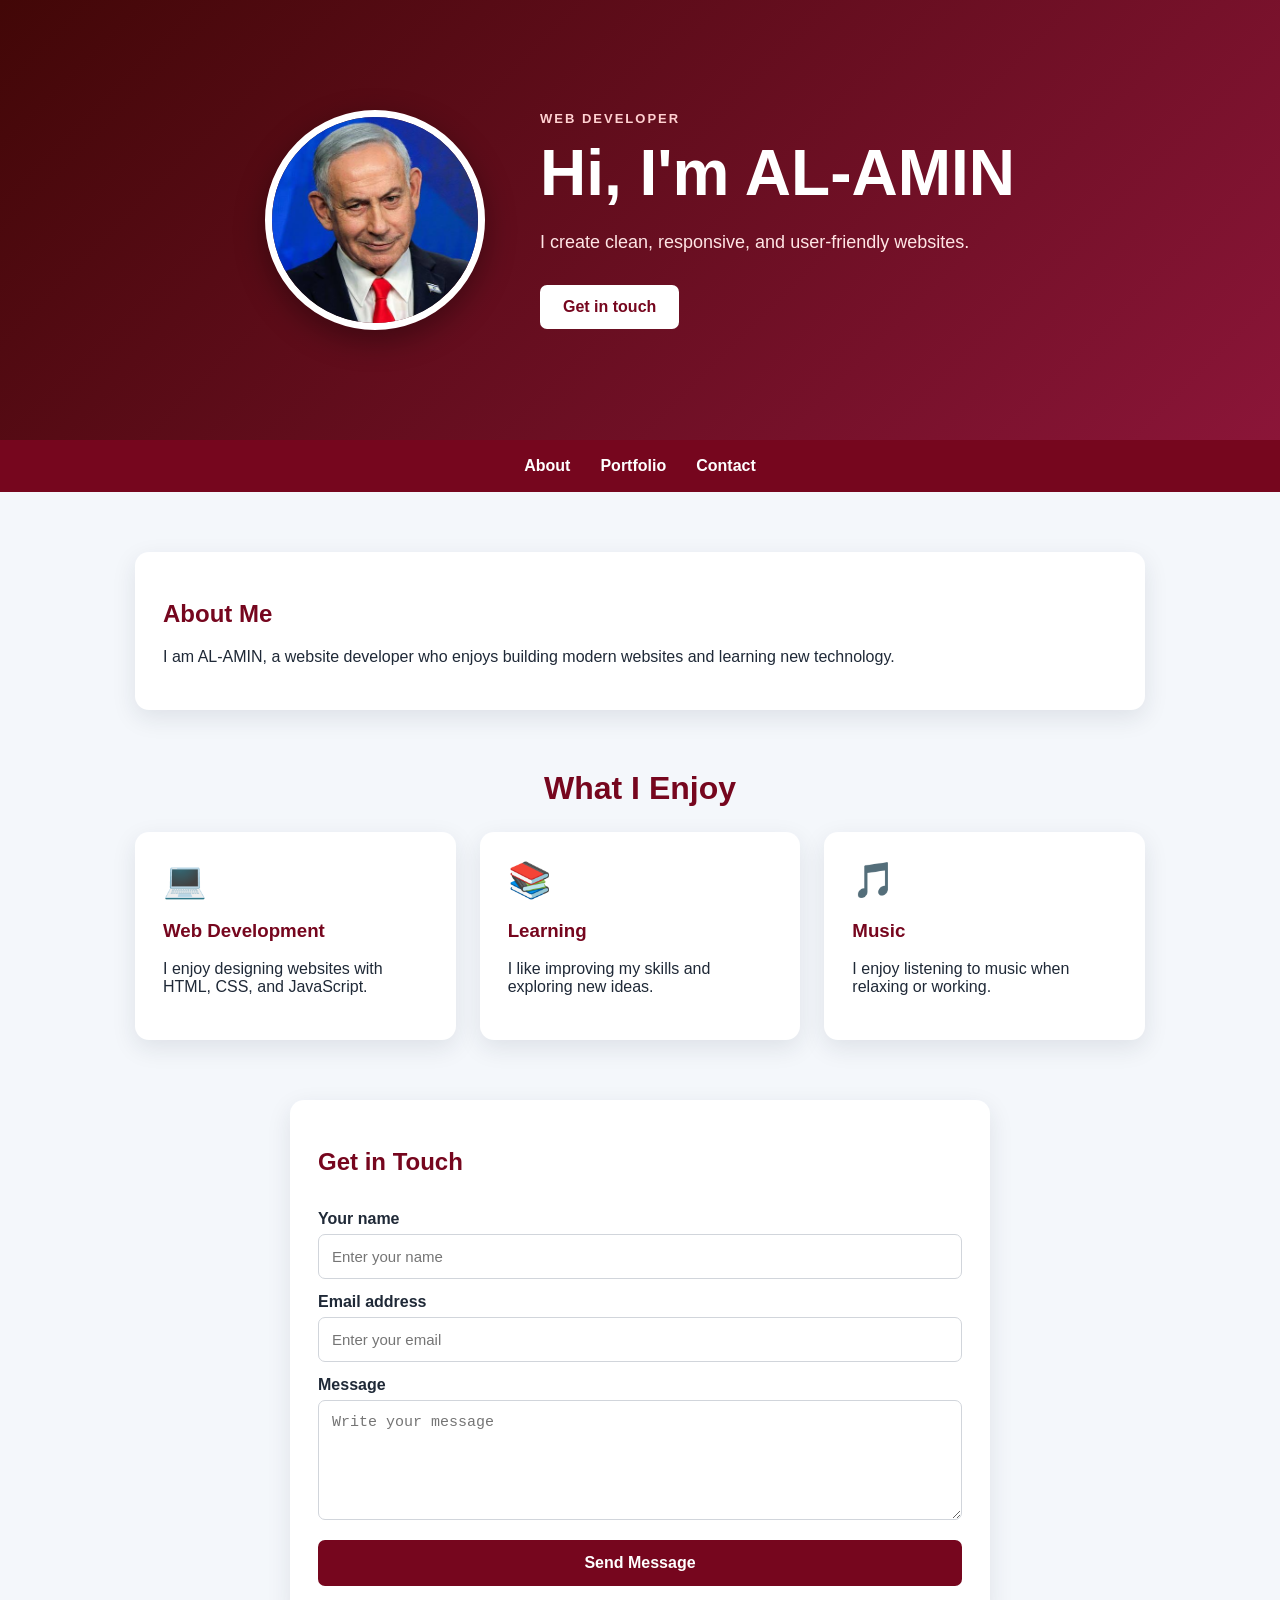
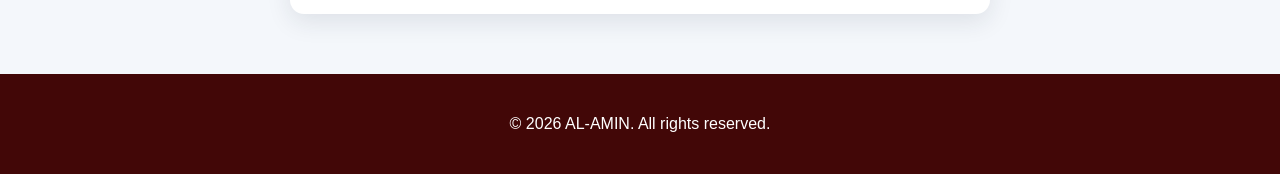
==== alamin.dbex.assignment/index.html @ c9905777 "Initial website" ====
<!DOCTYPE html>
<html lang="en">
<head>
  <meta charset="UTF-8">
  <meta name="viewport" content="width=device-width, initial-scale=1.0">
  <title>AL-AMIN | Website Developer</title>
  <link rel="stylesheet" href="style.css">
</head>
<body>
  <header>
    <img src="profile.jpg" alt="Profile photo of AL-AMIN">

    <div>
      <p class="tag">WEB DEVELOPER</p>
      <h1>Hi, I'm AL-AMIN</h1>
      <p class="intro">
        I create clean, responsive, and user-friendly websites.
      </p>
      <a class="button" href="#contact">Get in touch</a>
    </div>
  </header>

  <nav>
    <a href="#about">About</a>
    <a href="#portfolio">Portfolio</a>
    <a href="#contact">Contact</a>
  </nav>

  <main>
    <section id="about" class="card about">
      <h2>About Me</h2>
      <p>
        I am AL-AMIN, a website developer who enjoys building modern websites
        and learning new technology.
      </p>
    </section>

    <section id="portfolio">
      <h2 class="section-title">What I Enjoy</h2>

      <div class="cards">
        <article class="card">
          <span>💻</span>
          <h3>Web Development</h3>
          <p>I enjoy designing websites with HTML, CSS, and JavaScript.</p>
        </article>

        <article class="card">
          <span>📚</span>
          <h3>Learning</h3>
          <p>I like improving my skills and exploring new ideas.</p>
        </article>

        <article class="card">
          <span>🎵</span>
          <h3>Music</h3>
          <p>I enjoy listening to music when relaxing or working.</p>
        </article>
      </div>
    </section>

    <section id="contact" class="card contact">
      <h2>Get in Touch</h2>

      <form>
        <label for="name">Your name</label>
        <input id="name" type="text" placeholder="Enter your name">

        <label for="email">Email address</label>
        <input id="email" type="email" placeholder="Enter your email">

        <label for="message">Message</label>
        <textarea id="message" placeholder="Write your message"></textarea>

        <button type="submit">Send Message</button>
      </form>
    </section>
  </main>

  <footer>
    <p>© 2026 AL-AMIN. All rights reserved.</p>
  </footer>
</body>
</html>
---- alamin.dbex.assignment/style.css ----
* {
  box-sizing: border-box;
}

html {
  scroll-behavior: smooth;
}

body {
  margin: 0;
  font-family: Arial, Helvetica, sans-serif;
  background: #f4f7fb;
  color: #1f2937;
}

/* Header */
header {
  min-height: 440px;
  padding: 80px 10%;
  display: flex;
  align-items: center;
  justify-content: center;
  gap: 55px;
  color: white;
  background: linear-gradient(135deg, #420707, #8b1538);
}

header img {
  width: 220px;
  height: 220px;
  object-fit: cover;
  border-radius: 50%;
  border: 7px solid white;
  box-shadow: 0 10px 30px rgba(0, 0, 0, 0.35);
}

.tag {
  margin: 0;
  color: #ffd1d1;
  font-size: 13px;
  font-weight: bold;
  letter-spacing: 2px;
}

header h1 {
  margin: 10px 0;
  font-size: clamp(2.5rem, 5vw, 4.5rem);
}

.intro {
  max-width: 500px;
  margin-bottom: 28px;
  font-size: 18px;
  line-height: 1.6;
  color: #ffe5e5;
}

.button {
  display: inline-block;
  padding: 13px 23px;
  border-radius: 7px;
  background: white;
  color: #76061e;
  text-decoration: none;
  font-weight: bold;
  transition: 0.2s;
}

.button:hover {
  transform: translateY(-3px);
  background: #ffd6d6;
}

/* Navigation */
nav {
  display: flex;
  justify-content: center;
  gap: 30px;
  padding: 17px;
  background-color: #76061e;
}

nav a {
  color: white;
  text-decoration: none;
  font-weight: bold;
}

nav a:hover {
  color: #ffb9b9;
}

/* Main */
main {
  max-width: 1050px;
  margin: 60px auto;
  padding: 0 20px;
}

.section-title {
  text-align: center;
  margin: 60px 0 25px;
  font-size: 32px;
  color: #76061e;
}

/* Cards */
.cards {
  display: flex;
  gap: 24px;
  flex-wrap: wrap;
}

.card {
  flex: 1;
  min-width: 220px;
  padding: 28px;
  background: white;
  border-radius: 14px;
  box-shadow: 0 8px 25px rgba(31, 41, 55, 0.1);
}

.card:hover {
  transform: translateY(-5px);
  transition: 0.25s ease;
}

.card span {
  font-size: 35px;
}

.card h2,
.card h3 {
  color: #76061e;
}

.contact {
  max-width: 700px;
  margin: 60px auto 0;
}

/* Form */
form {
  display: flex;
  flex-direction: column;
}

label {
  margin: 14px 0 6px;
  font-weight: bold;
}

input,
textarea {
  width: 100%;
  padding: 13px;
  border: 1px solid #d1d5db;
  border-radius: 7px;
  font-size: 15px;
}

input:focus,
textarea:focus {
  outline: 2px solid #b94c64;
  border-color: transparent;
}

textarea {
  min-height: 120px;
  resize: vertical;
}

button {
  margin-top: 20px;
  padding: 14px;
  border: none;
  border-radius: 7px;
  background-color: #76061e;
  color: white;
  font-size: 16px;
  font-weight: bold;
  cursor: pointer;
}

button:hover {
  background-color: #420707;
}

/* Footer */
footer {
  padding: 25px;
  text-align: center;
  background: #420707;
  color: white;
}

/* Mobile */
@media (max-width: 700px) {
  header {
    padding: 60px 25px;
    flex-direction: column;
    text-align: center;
    gap: 25px;
  }

  header img {
    width: 170px;
    height: 170px;
  }

  nav {
    gap: 18px;
  }

  .cards {
    flex-direction: column;
  }
}
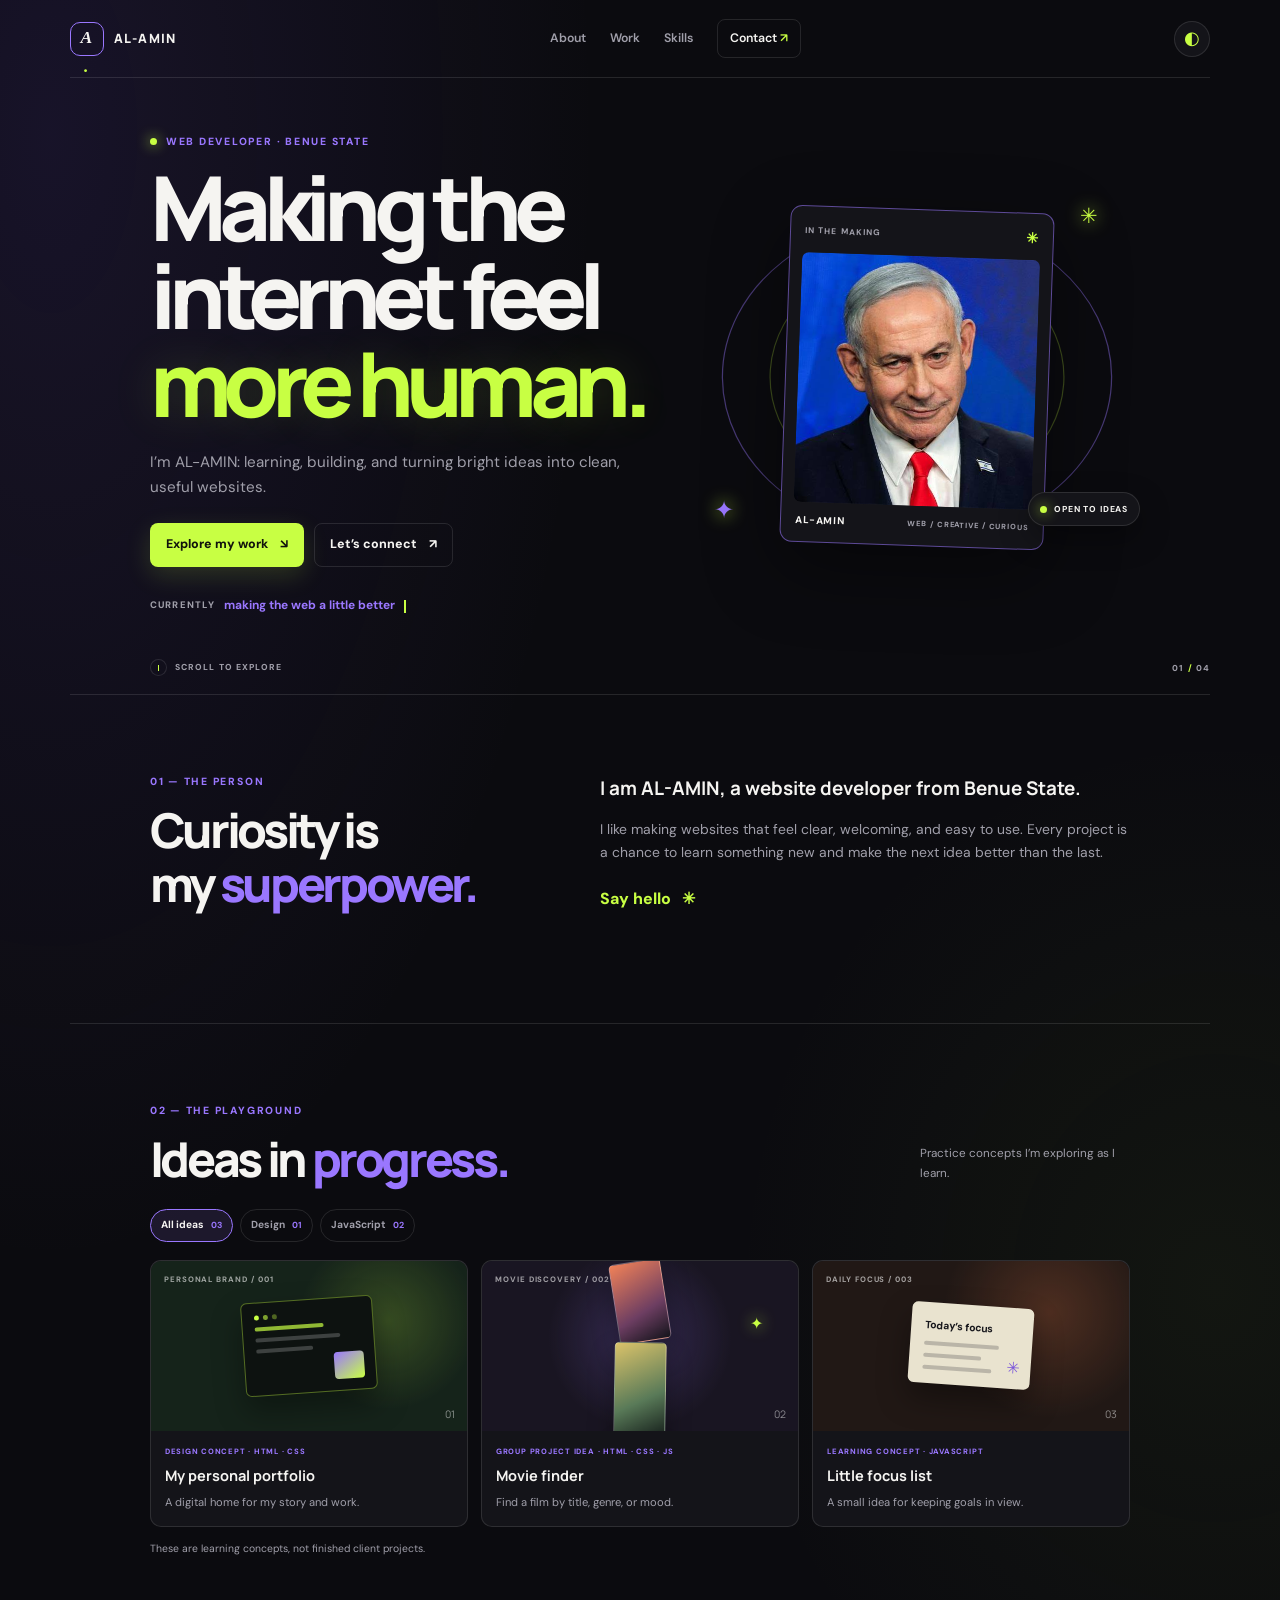
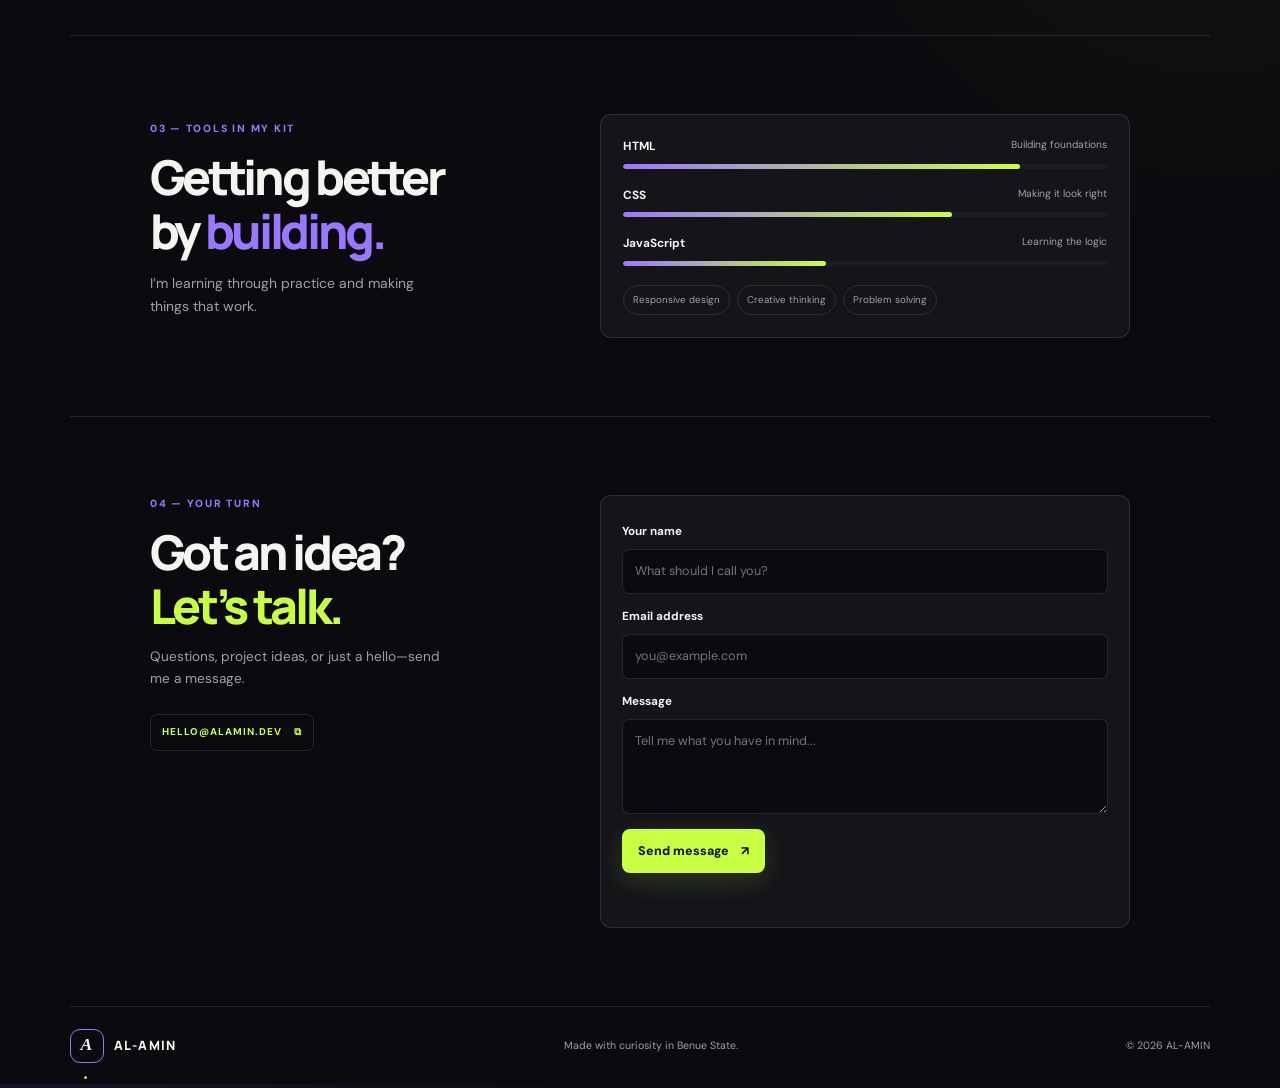
==== commit f8c855b7: "Improve portfolio website" ====
--- a/alamin.dbex.assignment/index.html
+++ b/alamin.dbex.assignment/index.html
@@ -1,84 +1,237 @@
 <!DOCTYPE html>
-<html lang="en">
+<html lang="en" data-theme="dark">
 <head>
   <meta charset="UTF-8">
-  <meta name="viewport" content="width=device-width, initial-scale=1.0">
-  <title>AL-AMIN | Website Developer</title>
+  <meta name="viewport" content="width=device-width, initial-scale=1">
+  <meta name="theme-color" content="#0b0b0f">
+  <title>AL-AMIN — Web Developer</title>
   <link rel="stylesheet" href="style.css">
+  <script src="script.js" defer></script>
 </head>
 <body>
-  <header>
-    <img src="profile.jpg" alt="Profile photo of AL-AMIN">
-
-    <div>
-      <p class="tag">WEB DEVELOPER</p>
-      <h1>Hi, I'm AL-AMIN</h1>
-      <p class="intro">
-        I create clean, responsive, and user-friendly websites.
-      </p>
-      <a class="button" href="#contact">Get in touch</a>
-    </div>
+  <header class="header">
+    <a class="brand" href="#home" aria-label="AL-AMIN home">
+      <span class="brand-icon">A<span>.</span></span>
+      <span>AL-AMIN</span>
+    </a>
+
+    <nav aria-label="Main navigation">
+      <a href="#about">About</a>
+      <a href="#work">Work</a>
+      <a href="#skills">Skills</a>
+      <a class="nav-contact" href="#contact">Contact <span>↗</span></a>
+    </nav>
+
+    <button id="theme-toggle" class="theme-toggle" type="button" aria-label="Switch to light theme">
+      <span id="theme-icon" aria-hidden="true">◐</span>
+    </button>
   </header>
 
-  <nav>
-    <a href="#about">About</a>
-    <a href="#portfolio">Portfolio</a>
-    <a href="#contact">Contact</a>
-  </nav>
-
   <main>
-    <section id="about" class="card about">
-      <h2>About Me</h2>
-      <p>
-        I am AL-AMIN, a website developer who enjoys building modern websites
-        and learning new technology.
-      </p>
-    </section>
-
-    <section id="portfolio">
-      <h2 class="section-title">What I Enjoy</h2>
-
-      <div class="cards">
-        <article class="card">
-          <span>💻</span>
-          <h3>Web Development</h3>
-          <p>I enjoy designing websites with HTML, CSS, and JavaScript.</p>
-        </article>
-
-        <article class="card">
-          <span>📚</span>
-          <h3>Learning</h3>
-          <p>I like improving my skills and exploring new ideas.</p>
-        </article>
-
-        <article class="card">
-          <span>🎵</span>
-          <h3>Music</h3>
-          <p>I enjoy listening to music when relaxing or working.</p>
-        </article>
-      </div>
-    </section>
-
-    <section id="contact" class="card contact">
-      <h2>Get in Touch</h2>
-
-      <form>
+    <section class="hero" id="home">
+      <div class="hero-copy">
+        <p class="eyebrow"><span class="pulse"></span> WEB DEVELOPER · BENUE STATE</p>
+        <h1>Making the<br>internet feel<br><span class="hero-accent">more human.</span></h1>
+        <p class="hero-description">
+          I’m AL-AMIN: learning, building, and turning bright ideas into
+          clean, useful websites.
+        </p>
+
+        <div class="hero-actions">
+          <a class="button button-lime" href="#work">Explore my work <span>↘</span></a>
+          <a class="button button-quiet" href="#contact">Let’s connect <span>↗</span></a>
+        </div>
+
+        <div class="now-line">
+          <span class="now-label">CURRENTLY</span>
+          <span id="changing-role">making the web a little better</span>
+          <i aria-hidden="true"></i>
+        </div>
+      </div>
+
+      <div class="hero-art">
+        <div class="art-ring ring-one"></div>
+        <div class="art-ring ring-two"></div>
+        <div class="art-card">
+          <div class="art-card-top"><span>IN THE MAKING</span><span>✳</span></div>
+          <img class="profile-photo" src="profile.jpg" alt="Portrait of AL-AMIN">
+          <div class="art-card-bottom">
+            <span>AL-AMIN</span>
+            <span>WEB / CREATIVE / CURIOUS</span>
+          </div>
+        </div>
+        <span class="floating-tag"><b></b> OPEN TO IDEAS</span>
+        <span class="art-cross cross-one">✳</span>
+        <span class="art-cross cross-two">✦</span>
+      </div>
+
+      <a class="scroll-cue" href="#about"><span></span> SCROLL TO EXPLORE</a>
+      <span class="hero-index">01 <i>/</i> 04</span>
+    </section>
+
+    <section class="about section" id="about">
+      <div class="section-intro">
+        <p class="eyebrow">01 — THE PERSON</p>
+        <h2>Curiosity is<br>my <span>superpower.</span></h2>
+      </div>
+      <div class="about-copy">
+        <p id="subtitle" class="about-lead">
+          I am AL-AMIN, a website developer from Benue State.
+        </p>
+        <p>
+          I like making websites that feel clear, welcoming, and easy to use.
+          Every project is a chance to learn something new and make the next
+          idea better than the last.
+        </p>
+        <button id="about-button" class="text-button" type="button">
+          Say hello <span>✳</span>
+        </button>
+        <p id="about-response" class="response" aria-live="polite"></p>
+      </div>
+    </section>
+
+    <section class="work section" id="work">
+      <div class="section-heading">
+        <div>
+          <p class="eyebrow">02 — THE PLAYGROUND</p>
+          <h2>Ideas in <span>progress.</span></h2>
+        </div>
+        <p class="section-aside">Practice concepts I’m exploring as I learn.</p>
+      </div>
+
+      <div class="filter-bar" id="project-filters" aria-label="Filter projects">
+        <button class="filter-chip active" type="button" data-filter="all">All ideas <span>03</span></button>
+        <button class="filter-chip" type="button" data-filter="design">Design <span>01</span></button>
+        <button class="filter-chip" type="button" data-filter="javascript">JavaScript <span>02</span></button>
+      </div>
+
+      <div class="project-grid">
+        <button class="project-card project-green" type="button"
+          data-project="portfolio" data-category="design"
+          aria-label="More about the personal portfolio concept">
+          <span class="project-art">
+            <span class="project-label">PERSONAL BRAND / 001</span>
+            <span class="browser-window">
+              <i class="browser-dots"><b></b><b></b><b></b></i>
+              <i class="browser-title"></i><i class="browser-line"></i><i class="browser-line short"></i>
+              <i class="browser-image"></i>
+            </span>
+            <span class="project-art-index">01</span>
+          </span>
+          <span class="project-info">
+            <span class="project-type">DESIGN CONCEPT · HTML · CSS</span>
+            <strong>My personal portfolio</strong>
+            <span>A digital home for my story and work.</span>
+          </span>
+          <span class="project-arrow">↗</span>
+        </button>
+
+        <button class="project-card project-purple" type="button"
+          data-project="movie" data-category="javascript"
+          aria-label="More about the movie finder concept">
+          <span class="project-art">
+            <span class="project-label">MOVIE DISCOVERY / 002</span>
+            <span class="movie-poster poster-a"></span>
+            <span class="movie-poster poster-b"></span>
+            <span class="movie-poster poster-c"></span>
+            <span class="poster-spark">✦</span>
+            <span class="project-art-index">02</span>
+          </span>
+          <span class="project-info">
+            <span class="project-type">GROUP PROJECT IDEA · HTML · CSS · JS</span>
+            <strong>Movie finder</strong>
+            <span>Find a film by title, genre, or mood.</span>
+          </span>
+          <span class="project-arrow">↗</span>
+        </button>
+
+        <button class="project-card project-orange" type="button"
+          data-project="focus" data-category="javascript"
+          aria-label="More about the focus list concept">
+          <span class="project-art">
+            <span class="project-label">DAILY FOCUS / 003</span>
+            <span class="focus-note">
+              <b>Today’s focus</b><i></i><i></i><i></i><em>✳</em>
+            </span>
+            <span class="project-art-index">03</span>
+          </span>
+          <span class="project-info">
+            <span class="project-type">LEARNING CONCEPT · JAVASCRIPT</span>
+            <strong>Little focus list</strong>
+            <span>A small idea for keeping goals in view.</span>
+          </span>
+          <span class="project-arrow">↗</span>
+        </button>
+      </div>
+      <p class="project-note">These are learning concepts, not finished client projects.</p>
+    </section>
+
+    <section class="skills section" id="skills">
+      <div class="section-intro">
+        <p class="eyebrow">03 — TOOLS IN MY KIT</p>
+        <h2>Getting better<br>by <span>building.</span></h2>
+        <p class="skills-blurb">I’m learning through practice and making things that work.</p>
+      </div>
+
+      <div class="skills-panel">
+        <div class="skill-row">
+          <div class="skill-label"><b>HTML</b><span>Building foundations</span></div>
+          <div class="skill-track"><i data-width="82%"></i></div>
+        </div>
+        <div class="skill-row">
+          <div class="skill-label"><b>CSS</b><span>Making it look right</span></div>
+          <div class="skill-track"><i data-width="68%"></i></div>
+        </div>
+        <div class="skill-row">
+          <div class="skill-label"><b>JavaScript</b><span>Learning the logic</span></div>
+          <div class="skill-track"><i data-width="42%"></i></div>
+        </div>
+        <div class="skill-tags">
+          <span>Responsive design</span>
+          <span>Creative thinking</span>
+          <span>Problem solving</span>
+        </div>
+      </div>
+    </section>
+
+    <section class="contact section" id="contact">
+      <div class="contact-copy">
+        <p class="eyebrow">04 — YOUR TURN</p>
+        <h2>Got an idea?<br><span>Let’s talk.</span></h2>
+        <p>Questions, project ideas, or just a hello—send me a message.</p>
+        <button id="copy-email" class="email-copy" type="button">
+          <span>HELLO@ALAMIN.DEV</span><b aria-hidden="true">⧉</b>
+        </button>
+      </div>
+
+      <form id="contact-form" class="contact-form">
         <label for="name">Your name</label>
-        <input id="name" type="text" placeholder="Enter your name">
+        <input id="name" name="name" type="text" placeholder="What should I call you?" required>
 
         <label for="email">Email address</label>
-        <input id="email" type="email" placeholder="Enter your email">
+        <input id="email" name="email" type="email" placeholder="you@example.com" required>
 
         <label for="message">Message</label>
-        <textarea id="message" placeholder="Write your message"></textarea>
-
-        <button type="submit">Send Message</button>
+        <textarea id="message" name="message" placeholder="Tell me what you have in mind..." required></textarea>
+
+        <button class="button button-lime submit-button" type="submit">Send message <span>↗</span></button>
+        <p id="form-response" class="response" aria-live="polite"></p>
       </form>
     </section>
   </main>
 
-  <footer>
-    <p>© 2026 AL-AMIN. All rights reserved.</p>
+  <footer class="footer">
+    <a class="brand" href="#home"><span class="brand-icon">A<span>.</span></span><span>AL-AMIN</span></a>
+    <p>Made with curiosity in Benue State.</p>
+    <span>© 2026 AL-AMIN</span>
   </footer>
+
+  <dialog id="project-dialog" class="project-dialog">
+    <button id="close-dialog" class="close-dialog" type="button" aria-label="Close">×</button>
+    <div id="dialog-content"></div>
+  </dialog>
+
+  <div id="toast" class="toast" role="status" aria-live="polite"></div>
+  <button id="back-to-top" class="back-to-top" type="button" aria-label="Back to top">↑</button>
 </body>
 </html>
--- a/alamin.dbex.assignment/style.css
+++ b/alamin.dbex.assignment/style.css
@@ -1,218 +1,1187 @@
+@import url("https://fonts.googleapis.com/css2?family=DM+Sans:wght@400;500;600;700&family=Manrope:wght@500;600;700;800&display=swap");
+
+:root {
+  color-scheme: dark;
+  --bg: #0b0b0f;
+  --panel: #141419;
+  --panel-2: #1b1b22;
+  --text: #f5f4f1;
+  --muted: #a09faa;
+  --lime: #c8ff43;
+  --violet: #9a77ff;
+  --line: rgba(255, 255, 255, 0.11);
+  --width: 1140px;
+}
+
+html[data-theme="light"] {
+  color-scheme: light;
+  --bg: #f3f2ed;
+  --panel: #fffefa;
+  --panel-2: #ebeae3;
+  --text: #16161d;
+  --muted: #5d5d68;
+  --lime: #609200;
+  --violet: #6848d8;
+  --line: rgba(20, 20, 30, 0.14);
+}
+
 * {
   box-sizing: border-box;
 }
 
 html {
   scroll-behavior: smooth;
+  scroll-padding-top: 24px;
 }
 
 body {
+  min-height: 100vh;
   margin: 0;
-  font-family: Arial, Helvetica, sans-serif;
-  background: #f4f7fb;
-  color: #1f2937;
-}
-
-/* Header */
-header {
-  min-height: 440px;
-  padding: 80px 10%;
-  display: flex;
-  align-items: center;
-  justify-content: center;
-  gap: 55px;
-  color: white;
-  background: linear-gradient(135deg, #420707, #8b1538);
-}
-
-header img {
-  width: 220px;
-  height: 220px;
-  object-fit: cover;
-  border-radius: 50%;
-  border: 7px solid white;
-  box-shadow: 0 10px 30px rgba(0, 0, 0, 0.35);
-}
-
-.tag {
-  margin: 0;
-  color: #ffd1d1;
-  font-size: 13px;
-  font-weight: bold;
-  letter-spacing: 2px;
-}
-
-header h1 {
-  margin: 10px 0;
-  font-size: clamp(2.5rem, 5vw, 4.5rem);
-}
-
-.intro {
-  max-width: 500px;
-  margin-bottom: 28px;
-  font-size: 18px;
-  line-height: 1.6;
-  color: #ffe5e5;
-}
-
-.button {
-  display: inline-block;
-  padding: 13px 23px;
-  border-radius: 7px;
-  background: white;
-  color: #76061e;
-  text-decoration: none;
-  font-weight: bold;
-  transition: 0.2s;
-}
-
-.button:hover {
-  transform: translateY(-3px);
-  background: #ffd6d6;
-}
-
-/* Navigation */
-nav {
-  display: flex;
-  justify-content: center;
-  gap: 30px;
-  padding: 17px;
-  background-color: #76061e;
-}
-
-nav a {
-  color: white;
-  text-decoration: none;
-  font-weight: bold;
-}
-
-nav a:hover {
-  color: #ffb9b9;
-}
-
-/* Main */
-main {
-  max-width: 1050px;
-  margin: 60px auto;
-  padding: 0 20px;
-}
-
-.section-title {
-  text-align: center;
-  margin: 60px 0 25px;
-  font-size: 32px;
-  color: #76061e;
-}
-
-/* Cards */
-.cards {
-  display: flex;
-  gap: 24px;
-  flex-wrap: wrap;
-}
-
-.card {
-  flex: 1;
-  min-width: 220px;
-  padding: 28px;
-  background: white;
-  border-radius: 14px;
-  box-shadow: 0 8px 25px rgba(31, 41, 55, 0.1);
-}
-
-.card:hover {
-  transform: translateY(-5px);
-  transition: 0.25s ease;
-}
-
-.card span {
-  font-size: 35px;
-}
-
-.card h2,
-.card h3 {
-  color: #76061e;
-}
-
-.contact {
-  max-width: 700px;
-  margin: 60px auto 0;
-}
-
-/* Form */
-form {
-  display: flex;
-  flex-direction: column;
-}
-
-label {
-  margin: 14px 0 6px;
-  font-weight: bold;
-}
-
+  overflow-x: hidden;
+  background:
+    radial-gradient(ellipse at 4% 5%, rgba(91, 63, 174, 0.16), transparent 34rem),
+    radial-gradient(ellipse at 95% 48%, rgba(113, 153, 39, 0.08), transparent 30rem),
+    var(--bg);
+  color: var(--text);
+  font-family: "DM Sans", Arial, sans-serif;
+  line-height: 1.65;
+  transition: background 220ms ease, color 220ms ease;
+}
+
+button,
 input,
 textarea {
+  font: inherit;
+}
+
+.header,
+main,
+.footer {
+  width: min(var(--width), calc(100% - 48px));
+  margin-inline: auto;
+}
+
+.header {
+  min-height: 78px;
+  display: flex;
+  align-items: center;
+  justify-content: space-between;
+  gap: 22px;
+  border-bottom: 1px solid var(--line);
+}
+
+.brand {
+  display: inline-flex;
+  align-items: center;
+  gap: 10px;
+  color: var(--text);
+  font-family: "Manrope", sans-serif;
+  font-size: 0.8rem;
+  font-weight: 800;
+  letter-spacing: 0.11em;
+  text-decoration: none;
+}
+
+.brand-icon {
+  display: grid;
+  width: 34px;
+  height: 34px;
+  place-items: center;
+  border: 1px solid var(--violet);
+  border-radius: 10px;
+  color: var(--text);
+  font-family: Georgia, serif;
+  font-size: 1.1rem;
+  font-style: italic;
+}
+
+.brand-icon span {
+  color: var(--lime);
+}
+
+.header nav {
+  display: flex;
+  align-items: center;
+  gap: 24px;
+}
+
+.header nav a {
+  color: var(--muted);
+  font-size: 0.77rem;
+  font-weight: 600;
+  text-decoration: none;
+  transition: color 160ms ease;
+}
+
+.header nav a:hover {
+  color: var(--lime);
+}
+
+.header nav .nav-contact {
+  padding: 8px 12px;
+  border: 1px solid var(--line);
+  border-radius: 8px;
+  color: var(--text);
+}
+
+.nav-contact span {
+  color: var(--lime);
+}
+
+.theme-toggle {
+  width: 36px;
+  height: 36px;
+  flex: 0 0 36px;
+  border: 1px solid var(--line);
+  border-radius: 50%;
+  background: var(--panel);
+  color: var(--lime);
+  font-size: 1.1rem;
+  cursor: pointer;
+}
+
+.hero {
+  position: relative;
+  display: grid;
+  min-height: 600px;
+  grid-template-columns: 1.1fr 0.9fr;
+  align-items: center;
+  gap: 34px;
+  padding: 55px 7% 72px;
+  border-bottom: 1px solid var(--line);
+}
+
+.hero-copy {
+  position: relative;
+  z-index: 1;
+}
+
+.eyebrow {
+  margin: 0 0 13px;
+  color: var(--violet);
+  font-size: 0.65rem;
+  font-weight: 800;
+  letter-spacing: 0.17em;
+}
+
+.hero .eyebrow {
+  display: flex;
+  align-items: center;
+  gap: 9px;
+}
+
+.pulse,
+.floating-tag b {
+  width: 7px;
+  height: 7px;
+  border-radius: 50%;
+  background: var(--lime);
+  box-shadow: 0 0 13px var(--lime);
+}
+
+h1,
+h2,
+h3 {
+  font-family: "Manrope", sans-serif;
+}
+
+h1 {
+  margin: 0;
+  font-size: clamp(3.1rem, 7vw, 6rem);
+  font-weight: 800;
+  letter-spacing: -0.085em;
+  line-height: 0.98;
+}
+
+.hero-accent {
+  color: var(--lime);
+  text-shadow: 0 0 45px rgba(200, 255, 67, 0.15);
+}
+
+.hero-description {
+  max-width: 470px;
+  margin: 23px 0;
+  color: var(--muted);
+  font-size: 0.95rem;
+}
+
+.hero-actions {
+  display: flex;
+  align-items: center;
+  flex-wrap: wrap;
+  gap: 10px;
+}
+
+.button {
+  display: inline-flex;
+  min-height: 44px;
+  align-items: center;
+  justify-content: center;
+  gap: 12px;
+  padding: 10px 15px;
+  border: 1px solid transparent;
+  border-radius: 8px;
+  font-size: 0.78rem;
+  font-weight: 800;
+  text-decoration: none;
+  cursor: pointer;
+  transition: transform 160ms ease, box-shadow 160ms ease;
+}
+
+.button:hover {
+  transform: translateY(-2px);
+}
+
+.button-lime {
+  background: var(--lime);
+  color: #11130c;
+  box-shadow: 0 8px 26px rgba(200, 255, 67, 0.16);
+}
+
+.button-lime:hover {
+  box-shadow: 0 12px 34px rgba(200, 255, 67, 0.28);
+}
+
+.button-quiet {
+  border-color: var(--line);
+  background: transparent;
+  color: var(--text);
+}
+
+.button-quiet:hover {
+  border-color: var(--violet);
+}
+
+.now-line {
+  display: flex;
+  align-items: center;
+  gap: 9px;
+  min-height: 31px;
+  margin-top: 24px;
+}
+
+.now-label {
+  color: var(--muted);
+  font-size: 0.59rem;
+  font-weight: 800;
+  letter-spacing: 0.13em;
+}
+
+#changing-role {
+  color: var(--violet);
+  font-size: 0.75rem;
+  font-weight: 700;
+  transition: opacity 160ms ease;
+}
+
+#changing-role.fading {
+  opacity: 0;
+}
+
+.now-line i {
+  width: 2px;
+  height: 13px;
+  background: var(--lime);
+  animation: blink 0.8s steps(2, start) infinite;
+}
+
+@keyframes blink {
+  to { visibility: hidden; }
+}
+
+.hero-art {
+  position: relative;
+  min-height: 390px;
+  display: grid;
+  place-items: center;
+}
+
+.art-ring {
+  position: absolute;
+  width: 320px;
+  height: 320px;
+  border: 1px solid rgba(154, 119, 255, 0.42);
+  border-radius: 50%;
+}
+
+.ring-one {
+  transform: scaleX(1.22) rotate(-22deg);
+}
+
+.ring-two {
+  width: 250px;
+  height: 250px;
+  border-color: rgba(200, 255, 67, 0.27);
+  transform: scaleX(1.18) rotate(25deg);
+}
+
+.art-card {
+  position: relative;
+  z-index: 1;
+  width: 264px;
+  padding: 12px;
+  transform: rotate(2deg);
+  border: 1px solid rgba(154, 119, 255, 0.55);
+  border-radius: 12px;
+  background: var(--panel);
+  box-shadow: 0 25px 75px rgba(0, 0, 0, 0.42);
+}
+
+.art-card-top,
+.art-card-bottom {
+  display: flex;
+  align-items: center;
+  justify-content: space-between;
+}
+
+.art-card-top {
+  margin: 1px 2px 9px;
+  color: var(--muted);
+  font-size: 0.52rem;
+  font-weight: 800;
+  letter-spacing: 0.13em;
+}
+
+.art-card-top span:last-child {
+  color: var(--lime);
+  font-size: 0.9rem;
+}
+
+.profile-photo {
+  display: block;
   width: 100%;
-  padding: 13px;
-  border: 1px solid #d1d5db;
+  height: 250px;
+  object-fit: cover;
+  object-position: center 35%;
   border-radius: 7px;
-  font-size: 15px;
-}
-
-input:focus,
-textarea:focus {
-  outline: 2px solid #b94c64;
-  border-color: transparent;
-}
-
-textarea {
-  min-height: 120px;
+  background: var(--panel-2);
+}
+
+.art-card-bottom {
+  padding: 10px 2px 1px;
+  color: var(--text);
+  font-size: 0.62rem;
+  font-weight: 800;
+  letter-spacing: 0.09em;
+}
+
+.art-card-bottom span:last-child {
+  color: var(--muted);
+  font-size: 0.47rem;
+}
+
+.floating-tag {
+  position: absolute;
+  z-index: 2;
+  right: -10px;
+  bottom: 46px;
+  display: flex;
+  align-items: center;
+  gap: 7px;
+  padding: 9px 11px;
+  border: 1px solid var(--line);
+  border-radius: 999px;
+  background: var(--panel);
+  color: var(--text);
+  font-size: 0.54rem;
+  font-weight: 800;
+  letter-spacing: 0.1em;
+  box-shadow: 0 12px 30px rgba(0, 0, 0, 0.35);
+}
+
+.art-cross {
+  position: absolute;
+  color: var(--lime);
+  text-shadow: 0 0 18px var(--lime);
+}
+
+.cross-one {
+  top: 17px;
+  right: 32px;
+  font-size: 1.3rem;
+}
+
+.cross-two {
+  bottom: 43px;
+  left: 10px;
+  color: var(--violet);
+  font-size: 1.5rem;
+}
+
+.scroll-cue,
+.hero-index {
+  position: absolute;
+  bottom: 18px;
+  color: var(--muted);
+  font-size: 0.54rem;
+  font-weight: 800;
+  letter-spacing: 0.13em;
+  text-decoration: none;
+}
+
+.scroll-cue {
+  left: 7%;
+  display: flex;
+  align-items: center;
+  gap: 8px;
+}
+
+.scroll-cue span {
+  width: 17px;
+  height: 17px;
+  border: 1px solid var(--line);
+  border-radius: 50%;
+  background: linear-gradient(var(--lime), var(--lime)) center 5px / 1px 6px no-repeat;
+}
+
+.hero-index {
+  right: 0;
+}
+
+.hero-index i {
+  color: var(--lime);
+  font-style: normal;
+}
+
+.section {
+  padding: 78px 7%;
+  border-bottom: 1px solid var(--line);
+}
+
+.about,
+.skills,
+.contact {
+  display: grid;
+  grid-template-columns: 0.85fr 1.15fr;
+  gap: 58px;
+}
+
+.section-intro h2,
+.section-heading h2,
+.contact-copy h2 {
+  margin: 0;
+  font-size: clamp(2rem, 4vw, 3rem);
+  font-weight: 800;
+  letter-spacing: -0.07em;
+  line-height: 1.12;
+}
+
+.section-intro h2 span,
+.section-heading h2 span,
+.contact-copy h2 span {
+  color: var(--violet);
+}
+
+.about-lead {
+  margin: 0 0 12px;
+  font-family: "Manrope", sans-serif;
+  font-size: 1.18rem;
+  font-weight: 700;
+}
+
+.about-copy > p:not(.about-lead):not(.response),
+.skills-blurb,
+.contact-copy > p:not(.eyebrow) {
+  color: var(--muted);
+  font-size: 0.87rem;
+}
+
+.text-button {
+  padding: 8px 0;
+  border: 0;
+  background: none;
+  color: var(--lime);
+  font-weight: 800;
+  cursor: pointer;
+}
+
+.text-button span {
+  margin-left: 7px;
+}
+
+.response {
+  min-height: 1.4em;
+  margin: 7px 0 0;
+  color: var(--lime);
+  font-size: 0.8rem;
+  font-weight: 700;
+}
+
+.section-heading {
+  display: flex;
+  align-items: end;
+  justify-content: space-between;
+  gap: 20px;
+  margin-bottom: 23px;
+}
+
+.section-aside {
+  max-width: 210px;
+  margin: 0 0 3px;
+  color: var(--muted);
+  font-size: 0.73rem;
+}
+
+.filter-bar {
+  display: flex;
+  flex-wrap: wrap;
+  gap: 7px;
+  margin-bottom: 18px;
+}
+
+.filter-chip {
+  padding: 7px 10px;
+  border: 1px solid var(--line);
+  border-radius: 999px;
+  background: transparent;
+  color: var(--muted);
+  font-size: 0.64rem;
+  font-weight: 700;
+  cursor: pointer;
+}
+
+.filter-chip span {
+  margin-left: 5px;
+  color: var(--violet);
+  font-size: 0.55rem;
+}
+
+.filter-chip.active,
+.filter-chip:hover {
+  border-color: var(--violet);
+  background: rgba(154, 119, 255, 0.12);
+  color: var(--text);
+}
+
+.project-grid {
+  display: grid;
+  grid-template-columns: repeat(3, minmax(0, 1fr));
+  gap: 13px;
+}
+
+.project-card {
+  position: relative;
+  display: block;
+  min-width: 0;
+  padding: 0;
+  overflow: hidden;
+  border: 1px solid var(--line);
+  border-radius: 11px;
+  background: var(--panel);
+  color: var(--text);
+  text-align: left;
+  cursor: pointer;
+  transition: transform 180ms ease, border-color 180ms ease;
+}
+
+.project-card:hover {
+  transform: translateY(-5px);
+  border-color: var(--violet);
+}
+
+.project-card[hidden] {
+  display: none;
+}
+
+.project-art {
+  position: relative;
+  display: grid;
+  height: 170px;
+  place-items: center;
+  overflow: hidden;
+}
+
+.project-green .project-art {
+  background: radial-gradient(circle at 75% 35%, rgba(200, 255, 67, 0.19), transparent 34%), #15231a;
+}
+
+.project-purple .project-art {
+  background: radial-gradient(circle at 50% 45%, rgba(154, 119, 255, 0.23), transparent 50%), #191522;
+}
+
+.project-orange .project-art {
+  background: radial-gradient(circle at 75% 30%, rgba(255, 132, 77, 0.2), transparent 40%), #211815;
+}
+
+.project-label {
+  position: absolute;
+  top: 12px;
+  left: 13px;
+  color: rgba(255, 255, 255, 0.58);
+  font-size: 0.49rem;
+  font-weight: 800;
+  letter-spacing: 0.12em;
+}
+
+.project-art-index {
+  position: absolute;
+  right: 12px;
+  bottom: 8px;
+  color: rgba(255, 255, 255, 0.5);
+  font-family: "Manrope", sans-serif;
+  font-size: 0.65rem;
+}
+
+.browser-window {
+  position: relative;
+  display: grid;
+  width: 132px;
+  height: 94px;
+  align-content: start;
+  gap: 7px;
+  padding: 12px;
+  transform: rotate(-4deg);
+  border: 1px solid rgba(200, 255, 67, 0.38);
+  border-radius: 6px;
+  background: #0d1210;
+  box-shadow: 0 15px 30px rgba(0, 0, 0, 0.35);
+}
+
+.browser-dots {
+  display: flex;
+  gap: 4px;
+}
+
+.browser-dots b {
+  width: 5px;
+  height: 5px;
+  border-radius: 50%;
+  background: var(--lime);
+}
+
+.browser-dots b:nth-child(2) { opacity: 0.6; }
+.browser-dots b:nth-child(3) { opacity: 0.35; }
+
+.browser-title,
+.browser-line {
+  display: block;
+  width: 65%;
+  height: 4px;
+  border-radius: 4px;
+  background: rgba(200, 255, 67, 0.7);
+}
+
+.browser-line {
+  width: 80%;
+  background: rgba(255, 255, 255, 0.2);
+}
+
+.browser-line.short { width: 54%; }
+
+.browser-image {
+  position: absolute;
+  right: 11px;
+  bottom: 11px;
+  width: 30px;
+  height: 27px;
+  border-radius: 4px;
+  background: linear-gradient(145deg, var(--violet), var(--lime));
+}
+
+.movie-poster {
+  width: 52px;
+  height: 81px;
+  margin: 0 -3px;
+  transform: rotate(-9deg);
+  border: 1px solid rgba(255, 255, 255, 0.28);
+  border-radius: 5px;
+  background: linear-gradient(155deg, #f08158, #6d3e62 62%, #15151c);
+  box-shadow: 0 12px 25px rgba(0, 0, 0, 0.35);
+}
+
+.poster-b {
+  z-index: 1;
+  height: 96px;
+  transform: rotate(1deg);
+  background: linear-gradient(155deg, #dbc36a, #597a58 60%, #141d1a);
+}
+
+.poster-c {
+  transform: rotate(10deg);
+  background: linear-gradient(155deg, #9990e6, #45456d 60%, #17151d);
+}
+
+.poster-spark {
+  position: absolute;
+  top: 50px;
+  right: 35px;
+  color: var(--lime);
+  text-shadow: 0 0 15px var(--lime);
+}
+
+.focus-note {
+  position: relative;
+  display: grid;
+  width: 122px;
+  gap: 8px;
+  padding: 14px;
+  transform: rotate(4deg);
+  border-radius: 6px;
+  background: #e9e3cf;
+  color: #17171c;
+  box-shadow: 0 15px 30px rgba(0, 0, 0, 0.35);
+}
+
+.focus-note b {
+  font-size: 0.65rem;
+}
+
+.focus-note i {
+  width: 80%;
+  height: 4px;
+  border-radius: 4px;
+  background: rgba(20, 20, 30, 0.22);
+}
+
+.focus-note i:nth-of-type(2) { width: 62%; }
+.focus-note i:nth-of-type(3) { width: 73%; }
+
+.focus-note em {
+  position: absolute;
+  right: 11px;
+  bottom: 8px;
+  color: #7b57da;
+  font-size: 1rem;
+  font-style: normal;
+}
+
+.project-info {
+  display: grid;
+  gap: 6px;
+  padding: 14px;
+}
+
+.project-type {
+  color: var(--violet);
+  font-size: 0.48rem;
+  font-weight: 800;
+  letter-spacing: 0.1em;
+}
+
+.project-info strong {
+  font-family: "Manrope", sans-serif;
+  font-size: 0.91rem;
+}
+
+.project-info > span:last-child {
+  color: var(--muted);
+  font-size: 0.7rem;
+}
+
+.project-arrow {
+  position: absolute;
+  right: 13px;
+  bottom: 17px;
+  color: var(--lime);
+  opacity: 0;
+  transition: opacity 150ms ease;
+}
+
+.project-card:hover .project-arrow {
+  opacity: 1;
+}
+
+.project-note {
+  margin: 13px 0 0;
+  color: var(--muted);
+  font-size: 0.65rem;
+}
+
+.skills {
+  align-items: center;
+}
+
+.skills-blurb {
+  max-width: 300px;
+  margin-top: 15px;
+}
+
+.skills-panel {
+  padding: 22px;
+  border: 1px solid var(--line);
+  border-radius: 11px;
+  background: var(--panel);
+}
+
+.skill-row + .skill-row {
+  margin-top: 17px;
+}
+
+.skill-label {
+  display: flex;
+  justify-content: space-between;
+  gap: 10px;
+  margin-bottom: 7px;
+}
+
+.skill-label b {
+  font-size: 0.74rem;
+}
+
+.skill-label span {
+  color: var(--muted);
+  font-size: 0.64rem;
+}
+
+.skill-track {
+  height: 5px;
+  overflow: hidden;
+  border-radius: 5px;
+  background: var(--panel-2);
+}
+
+.skill-track i {
+  display: block;
+  width: 0;
+  height: 100%;
+  border-radius: inherit;
+  background: linear-gradient(90deg, var(--violet), var(--lime));
+  transition: width 1s cubic-bezier(0.2, 0.7, 0.2, 1);
+}
+
+.skills-panel.in-view .skill-track i {
+  width: var(--skill-width);
+}
+
+.skill-tags {
+  display: flex;
+  flex-wrap: wrap;
+  gap: 7px;
+  margin-top: 19px;
+}
+
+.skill-tags span {
+  padding: 6px 9px;
+  border: 1px solid var(--line);
+  border-radius: 999px;
+  color: var(--muted);
+  font-size: 0.61rem;
+}
+
+.contact {
+  border-bottom: 0;
+}
+
+.contact-copy h2 {
+  margin: 0;
+  font-size: clamp(2rem, 4vw, 3rem);
+  letter-spacing: -0.07em;
+  line-height: 1.12;
+}
+
+.contact-copy h2 span {
+  color: var(--lime);
+}
+
+.contact-copy > p:not(.eyebrow) {
+  max-width: 300px;
+  color: var(--muted);
+  font-size: 0.85rem;
+}
+
+.email-copy {
+  display: inline-flex;
+  align-items: center;
+  gap: 12px;
+  margin-top: 10px;
+  padding: 9px 11px;
+  border: 1px solid var(--line);
+  border-radius: 7px;
+  background: transparent;
+  color: var(--lime);
+  font-size: 0.62rem;
+  font-weight: 800;
+  letter-spacing: 0.1em;
+  cursor: pointer;
+}
+
+.contact-form {
+  display: grid;
+  gap: 8px;
+  padding: 21px;
+  border: 1px solid var(--line);
+  border-radius: 11px;
+  background: var(--panel);
+}
+
+.contact-form label {
+  margin-top: 5px;
+  font-size: 0.73rem;
+  font-weight: 700;
+}
+
+.contact-form input,
+.contact-form textarea {
+  width: 100%;
+  padding: 11px 12px;
+  border: 1px solid var(--line);
+  border-radius: 7px;
+  outline: 0;
+  background: var(--bg);
+  color: var(--text);
+  font-size: 0.79rem;
+}
+
+.contact-form input:focus,
+.contact-form textarea:focus {
+  border-color: var(--violet);
+  box-shadow: 0 0 0 3px rgba(154, 119, 255, 0.13);
+}
+
+.contact-form textarea {
+  min-height: 95px;
   resize: vertical;
 }
 
-button {
-  margin-top: 20px;
-  padding: 14px;
-  border: none;
-  border-radius: 7px;
-  background-color: #76061e;
-  color: white;
-  font-size: 16px;
-  font-weight: bold;
+.submit-button {
+  justify-self: start;
+  margin-top: 7px;
+}
+
+.footer {
+  min-height: 78px;
+  display: flex;
+  align-items: center;
+  justify-content: space-between;
+  gap: 15px;
+  border-top: 1px solid var(--line);
+}
+
+.footer p,
+.footer > span {
+  color: var(--muted);
+  font-size: 0.66rem;
+}
+
+.project-dialog {
+  width: min(500px, calc(100% - 28px));
+  padding: 25px;
+  border: 1px solid var(--violet);
+  border-radius: 13px;
+  background: var(--panel);
+  color: var(--text);
+  box-shadow: 0 25px 100px rgba(0, 0, 0, 0.65);
+}
+
+.project-dialog::backdrop {
+  background: rgba(0, 0, 0, 0.76);
+  backdrop-filter: blur(5px);
+}
+
+.close-dialog {
+  float: right;
+  width: 32px;
+  height: 32px;
+  border: 1px solid var(--line);
+  border-radius: 50%;
+  background: transparent;
+  color: var(--text);
+  font-size: 1.2rem;
   cursor: pointer;
 }
 
-button:hover {
-  background-color: #420707;
-}
-
-/* Footer */
-footer {
-  padding: 25px;
-  text-align: center;
-  background: #420707;
-  color: white;
-}
-
-/* Mobile */
-@media (max-width: 700px) {
-  header {
-    padding: 60px 25px;
+.dialog-eyebrow {
+  color: var(--violet);
+  font-size: 0.59rem;
+  font-weight: 800;
+  letter-spacing: 0.14em;
+}
+
+.dialog-title {
+  margin: 12px 35px 8px 0;
+  font-family: "Manrope", sans-serif;
+  font-size: 1.5rem;
+  letter-spacing: -0.05em;
+}
+
+.dialog-copy {
+  color: var(--muted);
+  font-size: 0.84rem;
+}
+
+.toast {
+  position: fixed;
+  z-index: 10;
+  right: 20px;
+  bottom: 20px;
+  padding: 11px 14px;
+  transform: translateY(12px);
+  border: 1px solid var(--violet);
+  border-radius: 8px;
+  background: var(--panel);
+  color: var(--lime);
+  font-size: 0.75rem;
+  opacity: 0;
+  pointer-events: none;
+  transition: opacity 180ms ease, transform 180ms ease;
+}
+
+.toast.show {
+  transform: translateY(0);
+  opacity: 1;
+}
+
+.back-to-top {
+  position: fixed;
+  right: 20px;
+  bottom: 70px;
+  width: 37px;
+  height: 37px;
+  transform: translateY(8px);
+  border: 1px solid var(--line);
+  border-radius: 50%;
+  background: var(--panel);
+  color: var(--lime);
+  opacity: 0;
+  pointer-events: none;
+  cursor: pointer;
+  transition: opacity 180ms ease, transform 180ms ease;
+}
+
+.back-to-top.visible {
+  transform: translateY(0);
+  opacity: 1;
+  pointer-events: auto;
+}
+
+:focus-visible {
+  outline: 2px solid var(--lime);
+  outline-offset: 3px;
+}
+
+@media (max-width: 760px) {
+  .header,
+  main,
+  .footer {
+    width: calc(100% - 34px);
+  }
+
+  .header nav {
+    gap: 13px;
+  }
+
+  .header nav a {
+    font-size: 0.69rem;
+  }
+
+  .hero {
+    min-height: 0;
+    gap: 15px;
+    padding-inline: 3%;
+  }
+
+  .art-card {
+    width: 225px;
+  }
+
+  .profile-photo {
+    height: 210px;
+  }
+
+  .section {
+    padding-inline: 3%;
+  }
+
+  .about,
+  .skills,
+  .contact {
+    gap: 32px;
+  }
+}
+
+@media (max-width: 600px) {
+  .header,
+  main,
+  .footer {
+    width: calc(100% - 28px);
+  }
+
+  .header {
+    min-height: 70px;
+  }
+
+  .header nav {
+    gap: 9px;
+  }
+
+  .header nav a {
+    font-size: 0.62rem;
+  }
+
+  .header nav .nav-contact {
+    padding: 6px 7px;
+  }
+
+  .theme-toggle {
+    width: 31px;
+    height: 31px;
+    flex-basis: 31px;
+  }
+
+  .hero {
+    grid-template-columns: 1fr;
+    padding: 45px 3% 58px;
+  }
+
+  h1 {
+    font-size: clamp(3.1rem, 14vw, 4.6rem);
+  }
+
+  .hero-art {
+    min-height: 330px;
+  }
+
+  .art-card {
+    width: min(260px, 72vw);
+  }
+
+  .profile-photo {
+    height: 235px;
+  }
+
+  .section {
+    padding: 55px 2%;
+  }
+
+  .about,
+  .skills,
+  .contact {
+    grid-template-columns: 1fr;
+    gap: 22px;
+  }
+
+  .section-heading {
+    align-items: flex-start;
     flex-direction: column;
-    text-align: center;
-    gap: 25px;
-  }
-
-  header img {
-    width: 170px;
-    height: 170px;
-  }
-
-  nav {
-    gap: 18px;
-  }
-
-  .cards {
-    flex-direction: column;
+    gap: 8px;
+  }
+
+  .project-grid {
+    grid-template-columns: 1fr;
+  }
+
+  .project-art {
+    height: 185px;
+  }
+
+  .footer {
+    flex-wrap: wrap;
+    padding: 14px 0;
+  }
+
+  .footer p {
+    order: 3;
+    width: 100%;
+    margin: 0;
+  }
+}
+
+@media (prefers-reduced-motion: reduce) {
+  *,
+  *::before,
+  *::after {
+    scroll-behavior: auto !important;
+    animation-duration: 0.01ms !important;
+    transition-duration: 0.01ms !important;
   }
 }
